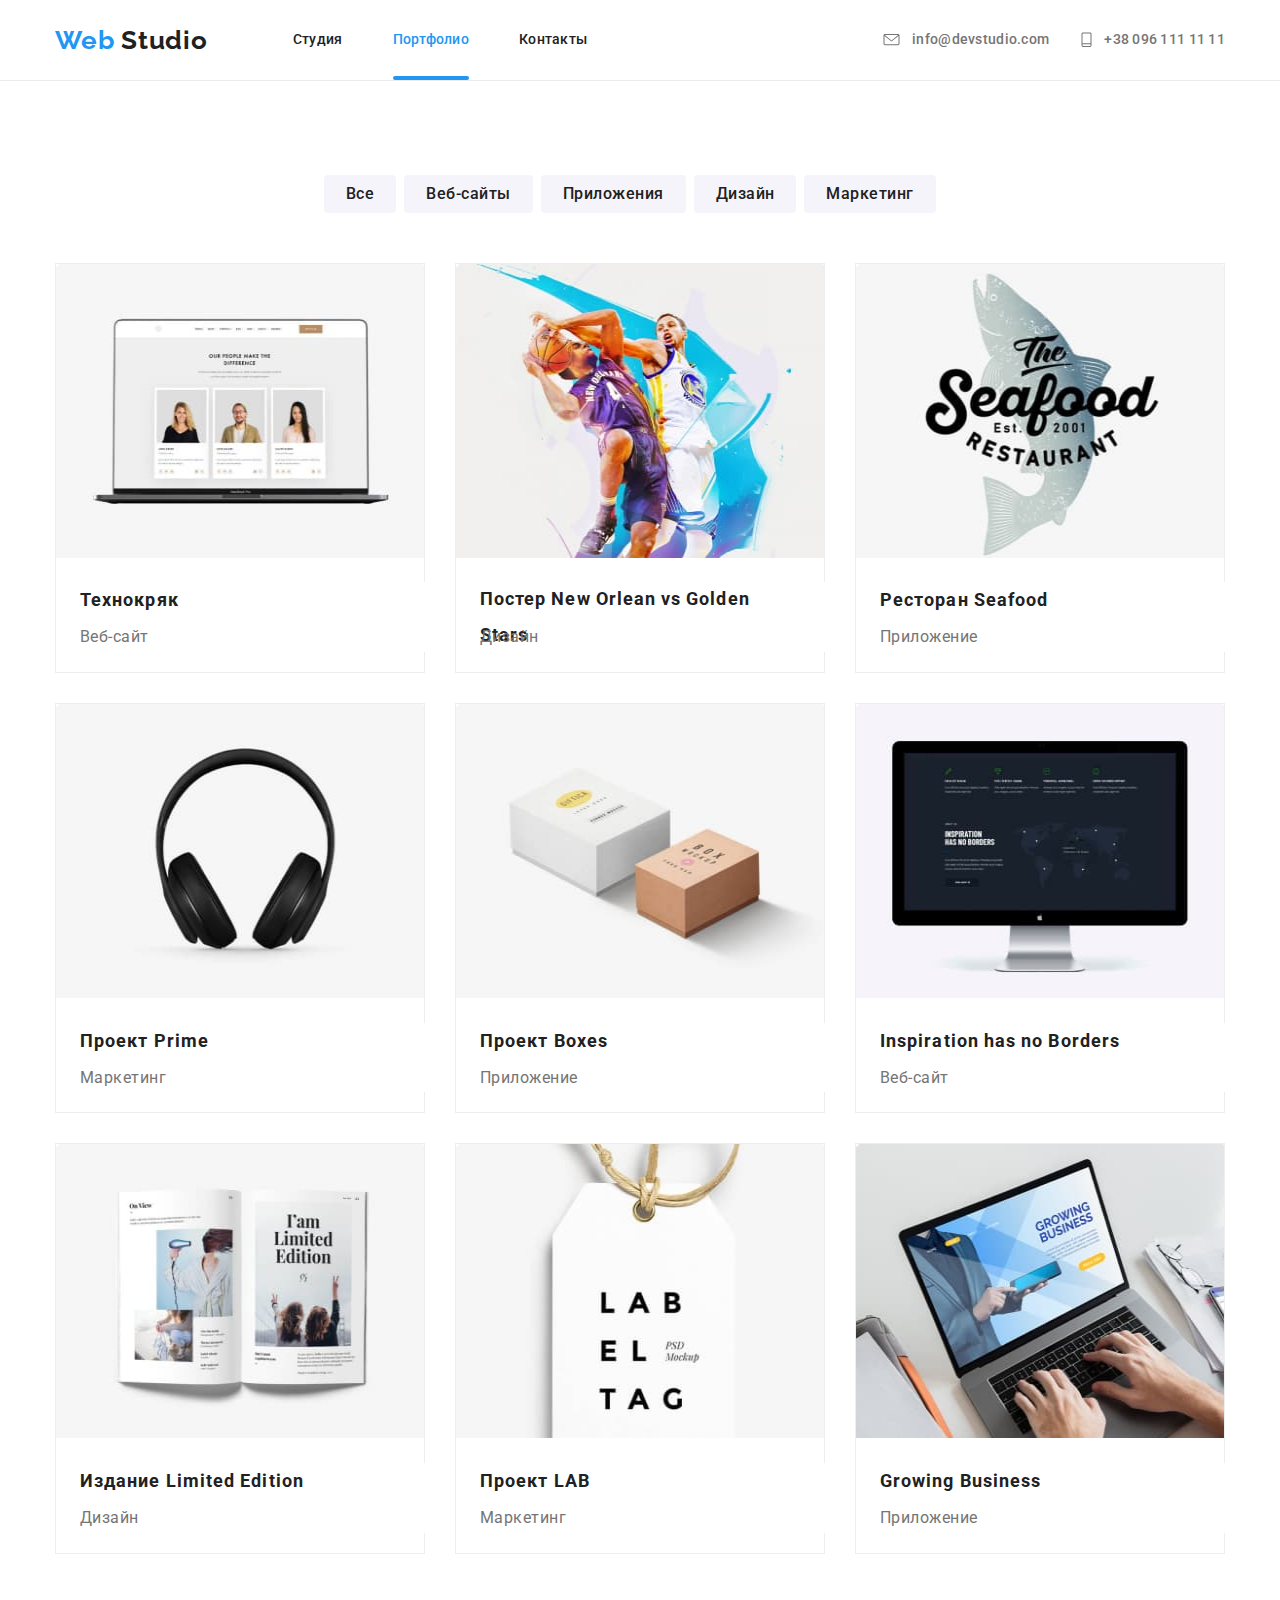
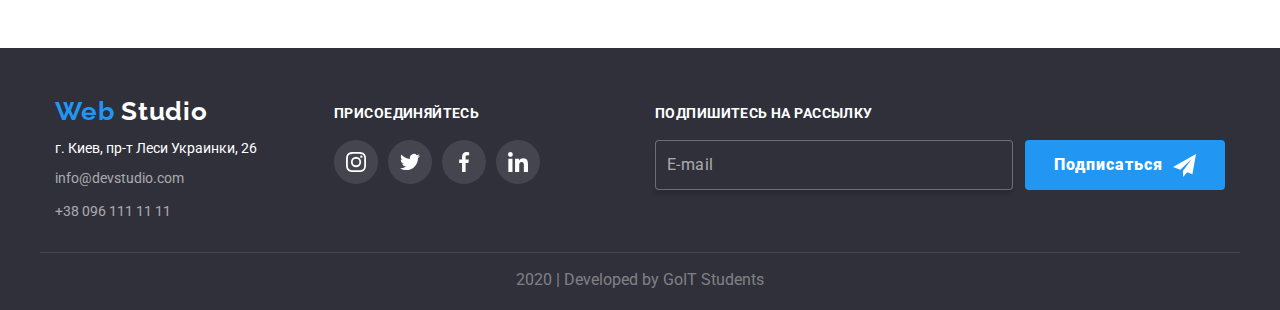
==== portfolio.html @ fb7e27b3 "Перенесены файлы предыдущей работы" ====
<!DOCTYPE html>
<html lang="ru">
  <head>
    <meta charset="UTF-8" />
    <meta name="viewport" content="width=device-width, initial-scale=1.0" />
    <meta http-equiv="X-UA-Compatible" content="IE=Edge" />
    <title>Portfolio</title>
    <link
      href="https://fonts.googleapis.com/css2?family=Raleway:wght@700&family=Roboto:wght@400;500;700;900&display=swap"
      rel="stylesheet"
    />
    <link
      rel="stylesheet"
      href="https://cdnjs.cloudflare.com/ajax/libs/modern-normalize/0.6.0/modern-normalize.min.css"
    />
    <link rel="stylesheet" href="./css/styles.css" />
  </head>
  <body class="page">
    <!-- Шапка сайта -->
    <header class="page-header">
      <div class="container main-nav">
        <nav class="container-nav">
          <a href="./index.html" class="logo">
            Web <span class="logo-studio">Studio</span>
          </a>
          <ul class="site-nav list">
            <li class="item">
              <a href="./index.html" class="link">Студия</a>
            </li>
            <li class="item">
              <a href="./portfolio.html" class="link current">Портфолио</a>
            </li>
            <li class="item"><a href="" class="link">Контакты</a></li>
          </ul>
        </nav>
        <ul class="communication list">
          <li class="item">
            <a href="mailto:info@devstudio.com" target="_blank" class="link">
              <svg class="mail">
                <use href="./images/sprite.svg#mail"></use>
              </svg>
              info@devstudio.com
            </a>
          </li>
          <li class="item">
            <a href="tel:380961111111" class="link">
              <svg class="telephone">
                <use href="./images/sprite.svg#telefon"></use>
              </svg>
              +38 096 111 11 11
            </a>
          </li>
        </ul>
      </div>
    </header>

    <main>
      <!-- Наши проекты и работы -->
      <section class="portfolio">
        <!-- скрытый заголовок -->
        <div class="container">
          <h1 class="portfolio-title visually-hidden">Наши проекты</h1>
          <!-- список фильтров -->
          <ul class="portfolio-list">
            <li class="item-button">
              <button type="button" class="portfolio-list-button">Все</button>
            </li>
            <li class="item-button">
              <button type="button" class="portfolio-list-button">
                Веб-сайты
              </button>
            </li>
            <li class="item-button">
              <button type="button" class="portfolio-list-button">
                Приложения
              </button>
            </li>
            <li class="item-button">
              <button type="button" class="portfolio-list-button">
                Дизайн
              </button>
            </li>
            <li class="item-button">
              <button type="button" class="portfolio-list-button">
                Маркетинг
              </button>
            </li>
          </ul>
          <!-- список проектов -->
          <ul class="portfolio-projectslist">
            <li class="portfolio-projectslist-item">
              <a href="" class="portfolio-projectslist-link">
                <div class="portfolio-projectslist-card">
                  <img
                    src="./images/1.jpg"
                    width="370"
                    height="294"
                    alt="3_фотокарточки"
                  />
                  <p class="portfolio-projectlist-text">
                    Технокряк это современная площадка распространения
                    коронавируса. Компании используют эту платформу для
                    цифрового шпионажа и атак на защищённые сервера конкурентов.
                  </p>
                </div>
                <div class="portfolio-projectslist-frame">
                  <h2 class="portfolio-projectlist-title">Технокряк</h2>
                  <p class="portfolio-projectlist-type">Веб-сайт</p>
                </div>
              </a>
            </li>
            <li class="portfolio-projectslist-item">
              <a href="" class="portfolio-projectslist-link">
                <div class="portfolio-projectslist-card">
                  <img
                    src="./images/2.jpg"
                    width="370"
                    height="294"
                    alt="баскетболисты"
                  />
                  <p class="portfolio-projectlist-text">
                    Технокряк это современная площадка распространения
                    коронавируса. Компании используют эту платформу для
                    цифрового шпионажа и атак на защищённые сервера конкурентов.
                  </p>
                </div>
                <div class="portfolio-projectslist-frame">
                  <h2 class="portfolio-projectlist-title New-Orlean">
                    Постер New Orlean vs Golden Stars
                  </h2>
                  <p class="portfolio-projectlist-type">Дизайн</p>
                </div>
              </a>
            </li>
            <li class="portfolio-projectslist-item">
              <a href="" class="portfolio-projectslist-link">
                <div class="portfolio-projectslist-card">
                  <img
                    src="./images/3.jpg"
                    width="370"
                    height="294"
                    alt="логотип Seafood"
                  />
                  <p class="portfolio-projectlist-text">
                    Технокряк это современная площадка распространения
                    коронавируса. Компании используют эту платформу для
                    цифрового шпионажа и атак на защищённые сервера конкурентов.
                  </p>
                </div>
                <div class="portfolio-projectslist-frame">
                  <h2 class="portfolio-projectlist-title">Ресторан Seafood</h2>
                  <p class="portfolio-projectlist-type">Приложение</p>
                </div>
              </a>
            </li>
            <li class="portfolio-projectslist-item">
              <a href="" class="portfolio-projectslist-link">
                <div class="portfolio-projectslist-card">
                  <img
                    src="./images/4.jpg"
                    width="370"
                    height="294"
                    alt="наушники"
                  />
                  <p class="portfolio-projectlist-text">
                    Технокряк это современная площадка распространения
                    коронавируса. Компании используют эту платформу для
                    цифрового шпионажа и атак на защищённые сервера конкурентов.
                  </p>
                </div>
                <div class="portfolio-projectslist-frame">
                  <h2 class="portfolio-projectlist-title">Проект Prime</h2>
                  <p class="portfolio-projectlist-type">Маркетинг</p>
                </div>
              </a>
            </li>
            <li class="portfolio-projectslist-item">
              <a href="" class="portfolio-projectslist-link">
                <div class="portfolio-projectslist-card">
                  <img
                    src="./images/5.jpg"
                    width="370"
                    height="294"
                    alt="2 коробка"
                  />
                  <p class="portfolio-projectlist-text">
                    Технокряк это современная площадка распространения
                    коронавируса. Компании используют эту платформу для
                    цифрового шпионажа и атак на защищённые сервера конкурентов.
                  </p>
                </div>
                <div class="portfolio-projectslist-frame">
                  <h2 class="portfolio-projectlist-title">Проект Boxes</h2>
                  <p class="portfolio-projectlist-type">Приложение</p>
                </div>
              </a>
            </li>
            <li class="portfolio-projectslist-item">
              <a href="" class="portfolio-projectslist-link">
                <div class="portfolio-projectslist-card">
                  <img
                    src="./images/6.jpg"
                    width="370"
                    height="294"
                    alt="монитор"
                  />
                  <p class="portfolio-projectlist-text">
                    Технокряк это современная площадка распространения
                    коронавируса. Компании используют эту платформу для
                    цифрового шпионажа и атак на защищённые сервера конкурентов.
                  </p>
                </div>
                <div class="portfolio-projectslist-frame">
                  <h2 class="portfolio-projectlist-title">
                    Inspiration has no Borders
                  </h2>
                  <p class="portfolio-projectlist-type">Веб-сайт</p>
                </div>
              </a>
            </li>
            <li class="portfolio-projectslist-item">
              <a href="" class="portfolio-projectslist-link">
                <div class="portfolio-projectslist-card">
                  <img
                    src="./images/7.jpg"
                    width="370"
                    height="294"
                    alt="журнал"
                  />
                  <p class="portfolio-projectlist-text">
                    Технокряк это современная площадка распространения
                    коронавируса. Компании используют эту платформу для
                    цифрового шпионажа и атак на защищённые сервера конкурентов.
                  </p>
                </div>
                <div class="portfolio-projectslist-frame">
                  <h2 class="portfolio-projectlist-title">
                    Издание Limited Edition
                  </h2>
                  <p class="portfolio-projectlist-type">Дизайн</p>
                </div>
              </a>
            </li>
            <li class="portfolio-projectslist-item">
              <a href="" class="portfolio-projectslist-link">
                <div class="portfolio-projectslist-card">
                  <img
                    src="./images/8.jpg"
                    width="370"
                    height="294"
                    alt="бирка LAB EL TAG"
                  />
                  <p class="portfolio-projectlist-text">
                    Технокряк это современная площадка распространения
                    коронавируса. Компании используют эту платформу для
                    цифрового шпионажа и атак на защищённые сервера конкурентов.
                  </p>
                </div>
                <div class="portfolio-projectslist-frame">
                  <h2 class="portfolio-projectlist-title">Проект LAB</h2>
                  <p class="portfolio-projectlist-type">Маркетинг</p>
                </div>
              </a>
            </li>
            <li class="portfolio-projectslist-item">
              <a href="" class="portfolio-projectslist-link">
                <div class="portfolio-projectslist-card">
                  <img
                    src="./images/9.jpg"
                    width="370"
                    height="294"
                    alt="ноутбук"
                  />
                  <p class="portfolio-projectlist-text">
                    Технокряк это современная площадка распространения
                    коронавируса. Компании используют эту платформу для
                    цифрового шпионажа и атак на защищённые сервера конкурентов.
                  </p>
                </div>
                <div class="portfolio-projectslist-frame">
                  <h2 class="portfolio-projectlist-title">Growing Business</h2>
                  <p class="portfolio-projectlist-type">Приложение</p>
                </div>
              </a>
            </li>
          </ul>
        </div>
      </section>
    </main>

    <!-- Футер -->
    <footer class="footer">
      <!-- Адрес -->
      <div class="container footer-container">
        <div class="footer-left-block">
          <a href="./index.html" class="logo footer-logo">
            Web <span class="footer-studio">Studio</span>
          </a>
          <address class="footer-contacts">
            <span class="footer-contacts-address"
              >г. Киев, пр-т Леси Украинки, 26</span
            >
            <a
              href="mailto:info@devstudio.com"
              target="_blank"
              class="footer-mail link"
            >
              info@devstudio.com
            </a>
            <a href="tel:380961111111" class="footer-telephone link">
              +38 096 111 11 11
            </a>
          </address>
        </div>
        <!-- Ссылки на соц.сети -->
        <div class="footer-social-media">
          <b class="footer-social-media-act">ПРИСОЕДИНЯЙТЕСЬ</b>
          <ul class="footer-social-media-list list">
            <li>
              <a
                href=""
                aria-label="Ссылка на Instagram"
                class="footer-social-media-list-link instagram"
              >
              </a>
            </li>
            <li>
              <a
                href=""
                aria-label="Ссылка на Twitter"
                class="footer-social-media-list-link twitter"
              >
              </a>
            </li>
            <li>
              <a
                href=""
                aria-label="Ссылка на Facebook"
                class="footer-social-media-list-link facebook"
              >
              </a>
            </li>
            <li>
              <a
                href=""
                aria-label="Ссылка на LinkedIn"
                class="footer-social-media-list-link linkedin"
              >
              </a>
            </li>
          </ul>
        </div>
        <!-- Форма подписки на рассылку -->
        <div class="footer-form">
          <b class="footer-form-act">ПОДПИШИТЕСЬ НА РАССЫЛКУ</b>
          <div class="footer-form-input">
            <form class="footer-form-subscribe js-speaker-form">
              <input
                type="email"
                name="mail"
                id="subscribe"
                class="footer-input"
                placeholder=" "
              />
              <label for="subscribe" class="footer-label">E-mail</label>
              <button type="submit" class="button-secondary">
                Подписаться
              </button>
            </form>
          </div>
        </div>
      </div>
      <div class="container-inscription">
        <p class="footer-inscription">2020 | Developed by GoIT Students</p>
      </div>
    </footer>
  </body>
</html>
---- css/styles.css ----
:root {
  --primary-text-color: #757575;
  --title-text-color: #212121;
  --accent-color: #2196f3;
  --other-text-color: #ffffff;
  --primary-bg-color: #ffffff;
  --button-text-color: #ffffff;
  --footer-bg-color: #2f303a;
  --header-bg-color: #ffffff;
  --address-text-color: rgba(255, 255, 255, 0.6);
  --footer-inscription-color: rgba(255, 255, 255, 0.4);
  --section-bg-color: #f5f4fa;
  --portfolio-bg-color: #ffffff;
  --advantages-border-color: #ececec;
  --footer-border-color: rgba(255, 255, 255, 0.1);
  --portfolio-header-border-color: #ececec;
  --portfolio-image-border-color: #eeeeee;
  --backdrop-background-color: rgba(0, 0, 0, 0.2);
}

html {
  box-sizing: border-box;
}

*,
*::before,
*::after {
  box-sizing: inherit;
}

/* body */

.page {
  margin: 0;

  font-family: Roboto, sans-serif;
  font-style: normal;
  color: var(--primary-text-color);
  background-color: var(--primary-bg-color);
}
a {
  text-decoration: none;
}

.container {
  width: 1200px;
  padding-left: 15px;
  padding-right: 15px;
  margin-left: auto;
  margin-right: auto;
  /* outline: 2px solid tomato; */
}
.advantages-title,
.work-title,
.team-title,
.customers-title,
.portfolio-title {
  margin: 0;
  margin-bottom: 50px;

  font-family: Roboto, sans-serif;
  font-style: normal;
  font-weight: 700;
  font-size: 36px;
  line-height: 1.17;
  text-align: center;
  letter-spacing: 0.03em;
  color: var(--title-text-color);
}
.visually-hidden {
  position: absolute;
  width: 1px;
  height: 1px;
  margin: -1px;
  border: 0px;
  padding: 0px;
  clip: rect(0 0 0 0);
  overflow: hidden;
}
.advantages-list .item,
.work-list .item-work,
.team-list .item,
.customers-list .item {
  margin-right: 30px;
}

.list,
.team-list-icon {
  display: flex;
  list-style: none;
  margin: 0;
  padding: 0;
}

/* Шапка сайта */

.page-header {
  background-color: var(--header-bg-color);
  border-bottom: 1px solid var(--portfolio-header-border-color);
}

.logo {
  margin-right: 85px;
  font-family: Raleway, sans-serif;
  font-style: normal;
  font-weight: 700;
  font-size: 26px;
  line-height: 1.19;
  letter-spacing: 0.03em;
  color: var(--accent-color);
}
.logo-studio {
  color: var(--title-text-color);
}

.main-nav,
.container-nav {
  display: flex;
  align-items: center;
}
.site-nav .item {
  margin-right: 50px;
}
.site-nav .item:last-child {
  margin-right: 0;
}
.site-nav .link {
  display: block;
  padding-top: 32px;
  padding-bottom: 32px;

  font-family: Roboto, sans-serif;
  font-style: normal;
  font-weight: 500;
  font-size: 14px;
  line-height: 1.14;
  letter-spacing: 0.02em;
  color: var(--title-text-color);

  transition-property: color;
  transition-duration: 250ms;
  transition-timing-function: cubic-bezier(0.4, 0, 0.2, 1);
}
.site-nav .link:hover,
.site-nav .link:focus {
  color: var(--accent-color);
}
.site-nav .current {
  position: relative;
  color: var(--accent-color);
}
.site-nav .current::after {
  content: "";
  position: absolute;
  bottom: 0;
  left: 0;
  width: 100%;
  height: 4px;
  border-radius: 2px;
  background-color: var(--accent-color);
}

.communication {
  /* outline: 1px solid green; */
  display: flex;
  margin-left: auto;
  align-items: center;
}
.communication .item {
  align-items: center;
}
.communication .item + .item {
  margin-left: 30px;
}

.communication .link {
  /* outline: 1px solid red; */
  display: flex;
  align-items: center;
  font-family: Roboto, sans-serif;
  font-style: normal;
  font-weight: 500;
  font-size: 14px;
  line-height: 1.14;
  letter-spacing: 0.02em;
  color: var(--primary-text-color);

  transition-property: color;
  transition-duration: 250ms;
  transition-timing-function: cubic-bezier(0.4, 0, 0.2, 1);
}
.communication .link:hover,
.communication .link:focus {
  color: var(--accent-color);
}
.communication .mail {
  width: 21px;
  height: 16px;
  margin-right: 10px;
  fill: currentColor;
}
.communication .telephone {
  width: 15px;
  height: 20px;
  margin-right: 10px;
  fill: currentColor;
}

/* CSS для вкладки Студия (index.html)*/

/* Герой */

.hero {
  padding-top: 200px;
  padding-bottom: 200px;
  margin-left: auto;
  margin-right: auto;
  max-width: 1600px;
  min-width: 1200px;
  text-align: center;
  background-image: linear-gradient(
      rgba(47, 48, 58, 0.8),
      rgba(47, 48, 58, 0.8)
    ),
    url("../images/hero.jpg");
  background-size: contain;
  background-position: center;
  background-repeat: no-repeat;
  background-color: rgba(47, 48, 58, 0.8);
  /* outline: 2px solid green; */
}
.heading {
  /* outline: 2px solid tomato; */
  margin-left: auto;
  margin-right: auto;
  padding-left: 15px;
  padding-right: 15px;

  width: 646px;
  height: 200px;
  text-align: center;
}
.hero-title {
  margin-top: 0;
  margin-bottom: 30px;

  height: 104px;
  font-family: Roboto, sans-serif;
  font-style: normal;
  font-weight: 900;
  font-size: 44px;
  line-height: 1.36;
  letter-spacing: 0.06em;
  text-transform: uppercase;
  text-align: center;
  color: #ffffff;
}
.button-primary {
  display: inline-block;
  padding: 10px 32px;
  align-items: center;
  text-align: center;
  letter-spacing: 0.06em;
  border: none;
  border-radius: 4px;
  cursor: pointer;
  color: var(--button-text-color);
  background-color: var(--accent-color);
}
.button-primary-text {
  width: 136px;
  height: 30px;
  font-family: Roboto, sans-serif;
  font-style: normal;
  font-weight: 700;
  font-size: 16px;
  line-height: 1.87;
}

/* Модальное окно */

.backdrop {
  position: fixed;
  top: 0;
  left: 0;
  width: 100%;
  height: 100%;
  background-color: var(--backdrop-background-color);
  opacity: 1;
  transition: opacity 250ms cubic-bezier(0.4, 0, 0.2, 1);
}
.backdrop-hidden {
  opacity: 0;
  pointer-events: none;
}
.backdrop-hidden .modal {
  transform: translate(-50%, -50%) scale(0.5);
}
.modal {
  position: absolute;
  top: 50%;
  left: 50%;

  width: 528px;
  height: 581px;
  padding: 40px;

  box-shadow: 0px 2px 1px rgba(0, 0, 0, 0.2), 0px 1px 1px rgba(0, 0, 0, 0.14),
    0px 1px 3px rgba(0, 0, 0, 0.12);
  border-radius: 4px;
  background-color: var(--primary-bg-color);
  transform: translate(-50%, -50%) scale(1);
  transition: opacity 250ms cubic-bezier(0.4, 0, 0.2, 1);
}
.modal-button-close {
  position: absolute;
  top: 8px;
  right: 8px;
  margin: 0;
  padding: 0;
  width: 30px;
  height: 30px;
  border: none;
  border-radius: 50%;
  box-shadow: 0px 2px 1px rgba(0, 0, 0, 0.2), 0px 1px 1px rgba(0, 0, 0, 0.14),
    0px 1px 3px rgba(0, 0, 0, 0.12);
  fill: var(--button-text-color);
}
.modal-button-close:hover,
.modal-button-close:focus {
  cursor: pointer;
  outline: none;
}
.modal .close-icon {
  display: inline-block;
  width: 30px;
  height: 30px;
  border-radius: 50%;
  --color1: var(--button-text-color);
  --color2: black;
}
.modal .close-icon:hover,
.modal .close-icon:focus {
  --color2: var(--accent-color);
}
.service-order-form {
  /* outline: 2px solid tomato; */
  text-align: center;
}
.service-order-form-title,
.service-order-form-field,
.service-order-form-field-agreement,
.service-order-form-label,
.service-order-form-input,
.service-order-form-textarea,
.service-order-form-submit {
  margin: 0;
  padding: 0;
}
.service-order-form-title {
  display: inline-block;
  margin-bottom: 30px;
  width: 448px;
  height: 23px;
  font-family: Roboto;
  font-style: normal;
  font-weight: 700;
  font-size: 20px;
  line-height: 1.15;
  text-align: center;
  letter-spacing: 0.03em;
  color: var(--title-text-color);
}
.service-order-form-field {
  position: relative;
  /* outline: 1px solid green; */
}
.service-order-form-field .name-icon {
  position: absolute;
  top: 14px;
  bottom: 14px;
  left: 19px;
  width: 12px;
  height: 12px;
  transition: fill 250ms cubic-bezier(0.4, 0, 0.2, 1);
}
.service-order-form-field .tel-icon {
  position: absolute;
  top: 13.26px;
  bottom: 13.74px;
  left: 18.27px;
  width: 13px;
  height: 13px;
  transition: fill 250ms cubic-bezier(0.4, 0, 0.2, 1);
}
.service-order-form-field .mail-icon {
  position: absolute;
  top: 14px;
  bottom: 14px;
  left: 17.5px;
  width: 15px;
  height: 12px;
  transition: fill 250ms cubic-bezier(0.4, 0, 0.2, 1);
}
.service-order-form-input:focus ~ .name-icon,
.service-order-form-input:focus ~ .tel-icon,
.service-order-form-input:focus ~ .mail-icon {
  fill: #2196f3;
}
.service-order-form-input {
  padding-top: 12px;
  padding-bottom: 12px;
  padding-left: 42px;
  margin-bottom: 28px;
  width: 448px;
  height: 40px;
  border: 1px solid rgba(33, 33, 33, 0.2);
  box-sizing: border-box;
  border-radius: 4px;
}
.service-order-form-input:hover {
  border: 1px solid #2196f3;
  box-sizing: border-box;
  border-radius: 4px;
}
.service-order-form-input:focus {
  outline: 1px solid #2196f3;
  box-sizing: border-box;
  border-radius: 4px;
}
.service-order-form-label {
  position: absolute;
  top: 12px;
  bottom: 12px;
  left: 42px;
  font-family: Roboto;
  font-style: normal;
  font-weight: normal;
  font-size: 14px;
  line-height: 1.14;
  letter-spacing: 0.01em;
  color: var(--primary-text-color);
  transition: transform 250ms cubic-bezier(0.4, 0, 0.2, 1);
}
.service-order-form-input:focus + .service-order-form-label,
.service-order-form-input:not(:placeholder-shown) + .service-order-form-label {
  color: var(--accent-color);
  top: 0;
  left: 16px;
  transform: translateY(-20px);
}
.service-order-form-field .textarea-label {
  left: 16px;
}
.service-order-form-textarea {
  padding-top: 12px;
  padding-left: 16px;
  resize: none;
  margin-bottom: 20px;
  width: 448px;
  height: 120px;
  border: 1px solid rgba(33, 33, 33, 0.2);
  box-sizing: border-box;
  border-radius: 4px;
}
.service-order-form-textarea:hover {
  border: 1px solid #2196f3;
  box-sizing: border-box;
  border-radius: 4px;
}
.service-order-form-textarea:focus {
  outline: 1px solid #2196f3;
  box-sizing: border-box;
  border-radius: 4px;
}
.service-order-form-textarea:focus + .service-order-form-label,
.service-order-form-textarea:not(:placeholder-shown)
  + .service-order-form-label {
  color: var(--accent-color);
  top: 0;
  left: 16px;
  transform: translateY(-20px);
}
.service-order-form-field-agreement {
  display: flex;
  align-items: center;
  margin-bottom: 30px;
}
.service-order-form .input-I-agree {
  opacity: 0;
  position: absolute;
  -webkit-appearance: none;
  -moz-appearance: none;
  appearance: none;
  margin-left: 12px;
  margin-right: 8.38px;
  width: 15.9px;
  height: 15px;
}
.service-order-form .label-I-agree {
  display: flex;
  align-items: center;
  /* outline: 1px solid tomato; */
  width: 448px;
  height: 24px;
  font-family: Roboto;
  font-style: normal;
  font-weight: normal;
  font-size: 14px;
  line-height: 1.71;
  letter-spacing: 0.03em;
  color: var(--primary-text-color);
}
.label-I-agree-icon {
  margin-left: 12px;
  margin-right: 8.38px;
  display: inline-block;
  width: 16px;
  height: 15px;
  border: 2px solid #212121;
  border-radius: 2px;
}
.service-order-form .input-I-agree:checked + .label-I-agree-icon {
  border-color: var(--accent-color);
  background-color: var(--accent-color);
  background-image: url(../images/icon-check.svg);
  background-size: contain;
  background-origin: border-box;
}
.service-order-form-link {
  margin-left: 2px;
  font-family: Roboto;
  font-style: normal;
  font-weight: normal;
  font-size: 14px;
  line-height: 1.71;
  letter-spacing: 0.03em;
  text-decoration: underline;
  color: var(--accent-color);
}
.service-order-form-submit {
  width: 200px;
  height: 50px;
  font-family: Roboto;
  font-style: normal;
  font-weight: 700;
  font-size: 16px;
  line-height: 1.87;
  cursor: pointer;

  box-shadow: 0px 4px 4px rgba(0, 0, 0, 0.15);
  border: none;
  border-radius: 4px;
  color: var(--other-text-color);
  background: var(--accent-color);
}

/* Наши преимущества */

.advantages {
  padding-top: 94px;
  padding-bottom: 94px;
  border-bottom: 1px solid var(--advantages-border-color);
}

.advantages-list .item::before {
  content: "";
  display: block;
  height: 120px;
  border-radius: 4px;

  background-repeat: no-repeat;
  background-position: center;
  background-color: var(--section-bg-color);
}
.advantages-list .details::before {
  background-image: url("../images/antenna.svg");
}
.advantages-list .punctuality::before {
  background-image: url("../images/vector.svg");
}
.advantages-list .planning::before {
  background-image: url("../images/diagram.svg");
}
.advantages-list .technology::before {
  background-image: url("../images/cosmonaut.svg");
}
.advantages-images {
  display: inline-block;
}
.advantages-list-text {
  margin: 0;
  margin-top: 10px;

  font-family: Roboto, sans-serif;
  font-style: normal;
  font-weight: 400;
  font-size: 14px;
  line-height: 1.7;
  letter-spacing: 0.03em;
  color: var(--primary-text-color);
}
.advantages-list-title {
  margin: 0;
  margin-top: 30px;

  font-family: Roboto, sans-serif;
  font-style: normal;
  font-weight: 700;
  font-size: 14px;
  line-height: 1.14;
  letter-spacing: 0.03em;
  text-transform: uppercase;
  color: var(--title-text-color);
}

/* Чем мы занимаемся */

.work {
  padding-top: 94px;
  padding-bottom: 94px;
}
.item-work {
  position: relative;
  border-radius: 4px;
}
.item-work:nth-child(3n) {
  margin-right: 0;
}
.work-list-title {
  position: absolute;
  bottom: 0;
  width: 100%;
  height: 70px;
  padding-top: 27px;
  padding-bottom: 27px;
  margin: 0;

  font-family: Roboto, sans-serif;
  font-style: normal;
  font-weight: 700;
  font-size: 14px;
  line-height: 1.14;
  text-align: center;
  letter-spacing: 0.03em;
  text-transform: uppercase;
  color: var(--other-text-color);
  background: rgba(47, 48, 58, 0.8);
}

/* Наша команда */

.team {
  min-width: 1200px;
  margin-left: auto;
  margin-right: auto;
  padding-top: 94px;
  padding-bottom: 94px;

  background-position: center;
  background-repeat: no-repeat;
  background-size: cover;
  background-color: var(--section-bg-color);
}

.team-list > .item {
  box-shadow: 0px 2px 1px rgba(0, 0, 0, 0.2), 0px 1px 1px rgba(0, 0, 0, 0.14),
    0px 1px 3px rgba(0, 0, 0, 0.12);
}
.team-list > .item:nth-child(4n) {
  margin-right: 0;
}
.team-list-card {
  padding-top: 30px;
  padding-bottom: 24px;
  background-color: var(--primary-bg-color);
}
.team-list-title {
  margin: 0;

  font-family: Roboto, sans-serif;
  font-style: normal;
  font-weight: 500;
  font-size: 16px;
  line-height: 1.19;
  text-align: center;
  letter-spacing: 0.03em;
  color: var(--title-text-color);
}
.team-list-text {
  margin: 0;
  margin-top: 10px;

  font-family: Roboto, sans-serif;
  font-style: normal;
  font-weight: 400;
  font-size: 16px;
  line-height: 1.19;
  text-align: center;
  letter-spacing: 0.03em;
  color: var(--primary-text-color);
}
.team-list-icon {
  display: flex;
  justify-content: space-evenly;
  margin-top: 16px;
  text-align: center;
  padding-right: 32px;
  padding-left: 32px;
}
.team-list-icon-link {
  display: block;
  padding: 12px;
  margin-right: 10px;
  width: 44px;
  height: 44px;
  border-radius: 50%;
  fill: #afb1b8;

  transition-property: fill;
  transition-property: background-color;
  transition-duration: 250ms;
  transition-timing-function: cubic-bezier(0.4, 0, 0.2, 1);
}
.team-list-icon-link:hover,
.team-list-icon-link:focus {
  fill: var(--primary-bg-color);
  background-color: var(--accent-color);
}
.team-list-icon .linkedin {
  margin-right: 0;
}
.team-svg {
  width: 20px;
  height: 20px;
}

/* Постоянные клиенты */

.customers {
  padding-top: 94px;
  padding-bottom: 94px;
}
.customers-list > .item:nth-child(6n) {
  margin-right: 0;
}
.customers-list .item {
  width: 170px;
  height: 90px;
}
.customers-list-link {
  display: flex;
  justify-content: center;
  align-items: center;
  width: 170px;
  height: 90px;
  border: 1px solid #afb1b8;
  box-sizing: border-box;
  border-radius: 4px;
  fill: #afb1b8;

  transition-property: fill, border;
  transition-duration: 250ms;
  transition-timing-function: cubic-bezier(0.4, 0, 0.2, 1);
}
.customers-list-link:hover,
.customers-list-link:focus {
  border: 1px solid var(--accent-color);
  fill: var(--accent-color);
}
.svg-yaco {
  display: inline-block;
  width: 44px;
  height: 49px;
}
.svg-companytaglinehere {
  width: 40px;
  height: 52px;
}
.svg-company {
  width: 41px;
  height: 43px;
}
.svg-fosterpeters {
  width: 80px;
  height: 42px;
}
.svg-brand {
  width: 59px;
  height: 47px;
}
.svg-companytagline {
  width: 88px;
  height: 45px;
}

/* CSS для вкладки Портфолио (portfolio.html) */

.portfolio {
  padding-top: 94px;
  padding-bottom: 94px;
  background-color: var(--portfolio-bg-color);
}

.portfolio-list,
.portfolio-projectslist {
  list-style: none;
  padding: 0;
  margin: 0;
}

.portfolio-list {
  display: flex;
  margin-bottom: 50px;
  margin-left: auto;
  margin-right: auto;
  /* outline: 2px solid tomato; */
  width: 632px;
  align-items: center;
}
.portfolio-list .item-button + .item-button {
  margin-left: 8px;
}
.portfolio-list-button {
  display: inline-block;
  padding: 6px 22px;

  font-family: Roboto, sans-serif;
  font-style: normal;
  font-weight: 500;
  font-size: 16px;
  line-height: 1.62;
  text-align: center;
  letter-spacing: 0.03em;
  border: none;
  border-radius: 4px;
  color: var(--title-text-color);
  background: var(--section-bg-color);

  transition-property: color, background, box-shadow;
  transition-duration: 250ms;
  transition-timing-function: cubic-bezier(0.4, 0, 0.2, 1);
}
.portfolio-list-button:hover,
.portfolio-list-button:focus {
  color: var(--button-text-color);
  background: var(--accent-color);
  box-shadow: 0px 2px 2px rgba(0, 0, 0, 0.12), 0px 1px 2px rgba(0, 0, 0, 0.08),
    0px 3px 1px rgba(0, 0, 0, 0.1);
}
.portfolio-projectslist {
  display: flex;
  flex-wrap: wrap;
}
.portfolio-projectslist-item {
  margin-bottom: 30px;
  margin-right: 30px;

  width: calc((100% - 2 * 30px) / 3);
  /* outline: 1px solid teal; */
}
.portfolio-projectslist-item:nth-child(3n) {
  margin-right: 0;
}
.portfolio-projectslist-item:nth-last-child(-n + 3) {
  margin-bottom: 0;
}
.portfolio-projectslist-link {
  display: block;
  border: 1px solid #eeeeee;

  transition-property: box-shadow;
  transition-duration: 250ms;
  transition-timing-function: cubic-bezier(0.4, 0, 0.2, 1);
}
.portfolio-projectslist-link:hover,
.portfolio-projectslist-link:focus {
  box-shadow: 1px 4px 6px rgba(0, 0, 0, 0.16), 0px 4px 4px rgba(0, 0, 0, 0.06),
    0px 1px 1px rgba(0, 0, 0, 0.12);
}
.portfolio-projectslist-card {
  overflow: hidden;
  position: relative;
}
.portfolio-projectslist-card::before {
  content: "";
  position: absolute;
  top: 100%;
  width: 100%;
  height: 100%;

  transition-property: background-color, transform;
  transition-duration: 250ms;
  transition-timing-function: cubic-bezier(0.4, 0, 0.2, 1);
}
.portfolio-projectslist-item:hover .portfolio-projectslist-card::before,
.portfolio-projectslist-item:focus .portfolio-projectslist-card::before {
  background-color: rgba(33, 150, 243, 0.9);
  transform: translateY(-100%);
}
.portfolio-projectlist-text {
  position: absolute;
  top: 100%;
  left: 24px;
  opacity: 0;
  width: 322px;
  height: 168px;
  margin: 0;

  font-family: Roboto, sans-serif;
  font-style: normal;
  font-weight: 400;
  font-size: 18px;
  line-height: 1.55;
  letter-spacing: 0.03em;
  color: var(--other-text-color);

  transition-property: opacity, transform;
  transition-duration: 250ms;
  transition-timing-function: cubic-bezier(0.4, 0, 0.2, 1);
}
.portfolio-projectslist-item:hover .portfolio-projectlist-text,
.portfolio-projectslist-item:focus .portfolio-projectlist-text {
  opacity: 1;
  transform: translateY(-231px);
}
.portfolio-projectslist-frame {
  background-color: var(--primary-bg-color);
  padding-left: 24px;
  padding-right: 24px;
  width: 370px;
}
.portfolio-projectlist-title {
  margin: 0;
  margin-top: 20px;
  height: 36px;

  font-family: Roboto, sans-serif;
  font-style: normal;
  font-weight: 700;
  font-size: 18px;
  line-height: 2;
  letter-spacing: 0.06em;
  color: var(--title-text-color);
}
.New-Orlean {
  font-size: 17.7px;
}

.portfolio-projectlist-type {
  margin: 0;
  margin-top: 4px;
  margin-bottom: 20px;

  font-family: Roboto, sans-serif;
  font-style: normal;
  font-weight: 400;
  font-size: 16px;
  line-height: 1.87;
  letter-spacing: 0.03em;
  color: var(--primary-text-color);
}

/* Футер */

.footer {
  min-width: 1200px;
  background-color: var(--footer-bg-color);
}
.footer-container {
  display: flex;
  border-bottom: 1px solid var(--footer-border-color);
}
.footer-left-block {
  display: inline-block;
  width: 210px;
  margin: 0;
  margin-top: 48px;
  margin-right: 69px;
  margin-bottom: 28px;
}
.footer-logo {
  display: inline-block;
  margin: 0;
  margin-bottom: 10px;
}
.footer-studio {
  color: var(--button-text-color);
}
.footer-contacts {
  display: flex;
  flex-direction: column;
  font-family: Roboto, sans-serif;
  font-style: normal;
  font-weight: 400;
  font-size: 14px;
  line-height: 1.71;
  color: var(--address-text-color);
}
.footer-contacts-address {
  display: inline-block;
  margin-bottom: 9px;
  width: 231px;
  height: 21px;
  color: var(--other-text-color);
}
.footer-mail {
  display: inline-block;
  margin-bottom: 9px;
  color: var(--address-text-color);

  transition-property: color;
  transition-duration: 250ms;
  transition-timing-function: cubic-bezier(0.4, 0, 0.2, 1);
}
.footer-mail:hover,
.footer-mail:focus {
  color: var(--accent-color);
}
.footer-telephone {
  color: var(--address-text-color);

  transition-property: color;
  transition-duration: 250ms;
  transition-timing-function: cubic-bezier(0.4, 0, 0.2, 1);
}
.footer-telephone:hover,
.footer-telephone:focus {
  color: var(--accent-color);
}
.footer-social-media {
  display: inline-block;
  width: 270px;
  margin: 0;
  margin-top: 56px;
  margin-right: 94px;
  margin-bottom: 56px;
}
.footer-social-media-act,
.footer-form-act {
  display: inline-block;
  margin-bottom: 21px;
  font-family: Roboto;
  font-style: normal;
  font-weight: bold;
  font-size: 14px;
  line-height: 0.88;
  letter-spacing: 0.03em;
  text-transform: uppercase;
  color: var(--other-text-color);
}
.footer-social-media-list-link {
  display: inline-block;
  width: 44px;
  height: 44px;
  margin-right: 10px;
  border-radius: 50%;

  background-position: center;
  background-repeat: no-repeat;
  background-color: rgba(255, 255, 255, 0.1);

  transition-property: background-color;
  transition-duration: 250ms;
  transition-timing-function: cubic-bezier(0.4, 0, 0.2, 1);
}
.footer-social-media-list-link:hover,
.footer-social-media-list-link:focus {
  background-color: var(--accent-color);
}

.footer-social-media-list .instagram {
  background-image: url("../images/instagram.svg");
}
.footer-social-media-list .twitter {
  background-image: url("../images/twitter.svg");
}
.footer-social-media-list .facebook {
  background-image: url("../images/facebook.svg");
}
.footer-social-media-list .linkedin {
  background-image: url("../images/linkedin.svg");
  margin-right: 0;
}

.footer-form {
  /* outline: 2px solid red; */
  display: inline-block;
  margin: 0;
  margin-top: 56px;
  margin-left: auto;
  margin-bottom: 50px;
}
.footer-form-input {
  display: flex;
}
.footer-form-subscribe {
  /* outline: 1px solid white; */
  display: flex;
  position: relative;
}
.footer-input {
  width: 358px;
  height: 50px;
  border: 1px solid rgba(255, 255, 255, 0.3);
  box-sizing: border-box;
  box-shadow: 0px 4px 4px rgba(0, 0, 0, 0.15);
  border-radius: 4px;
  background: #2f303a;
  color: var(--primary-text-color);
}
.footer-label {
  /* outline: 1px solid red; */
  display: flex;
  position: absolute;
  width: 334px;
  height: 14px;
  top: 18px;
  left: 12px;
  font-family: Roboto;
  font-style: normal;
  font-weight: normal;
  font-size: 16px;
  line-height: 1.87;

  align-items: center;
  letter-spacing: 0.03em;
  color: var(--address-text-color);
  transition: transform 250ms cubic-bezier(0.4, 0, 0.2, 1);
}
.footer-input:focus + .footer-label,
.footer-input:not(:placeholder-shown) + .footer-label {
  color: var(--accent-color);
  top: 0;
  left: 16px;
  transform: translateY(-20px);
}
.button-secondary {
  display: inline-flex;
  padding: 10px 29px;
  margin-left: 12px;

  max-width: 200px;
  font-family: Roboto, sans-serif;
  font-style: normal;
  font-weight: 900;
  font-size: 16px;
  line-height: 1.88;
  align-items: center;
  text-align: center;
  letter-spacing: 0.06em;
  border: none;
  border-radius: 4px;
  cursor: pointer;
  color: var(--button-text-color);
  background-color: var(--accent-color);
}
.button-secondary::after {
  content: "";
  margin-left: 10px;
  width: 24px;
  height: 24px;
  background-image: url("../images/icon-send.svg");
  background-size: contain;
  background-repeat: no-repeat;
  background-position: center;
}
.container-inscription {
  margin: 0;
  margin-left: auto;
  margin-right: auto;
  padding-top: 18px;
  padding-bottom: 21px;

  width: 310px;
  /* outline: 1px solid tomato; */
  text-align: center;
}
.footer-inscription {
  margin: 0;
  color: var(--footer-inscription-color);
}
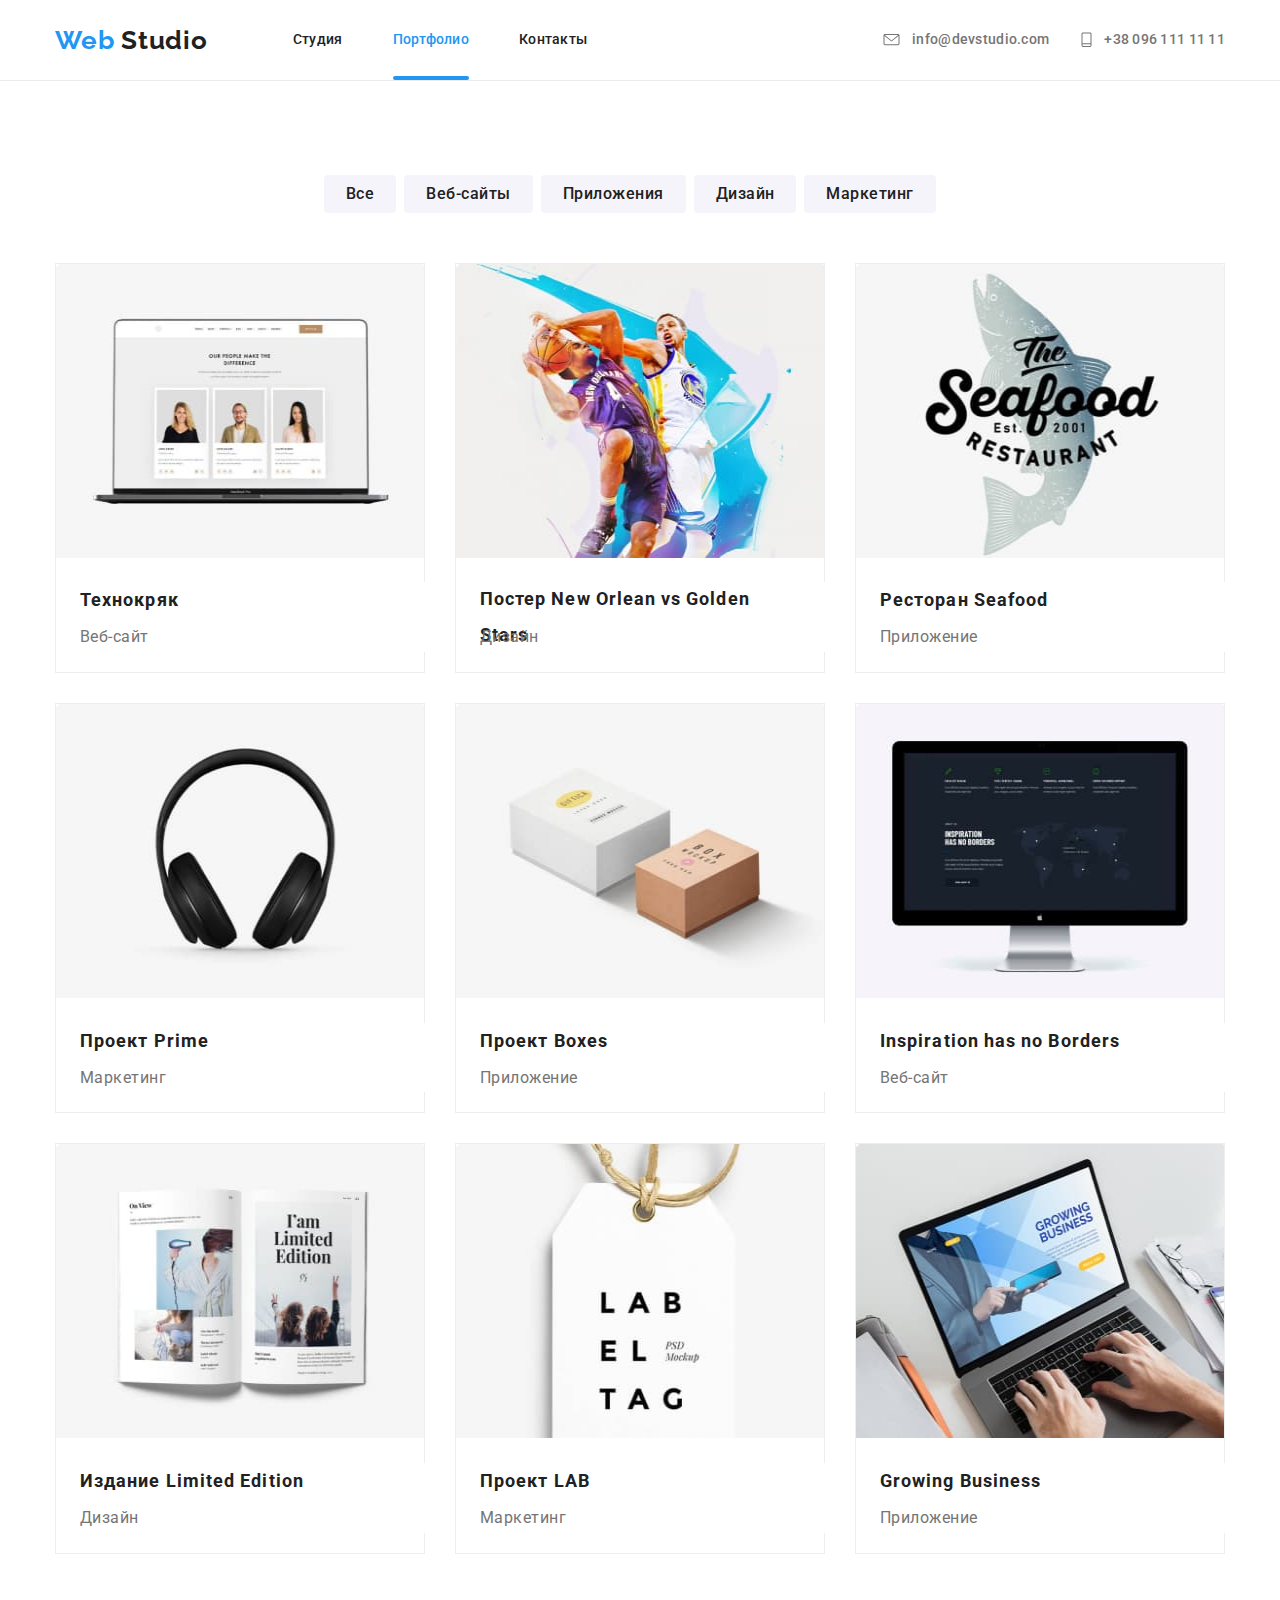
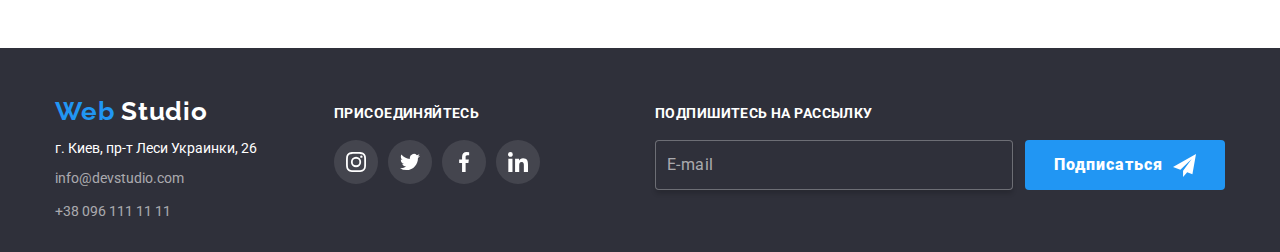
==== commit 353268fc: "Добавлены папки .vscode, sass, components, utils и файлы variables.scss, main.scss" ====
--- a/portfolio.html
+++ b/portfolio.html
@@ -13,7 +13,7 @@
       rel="stylesheet"
       href="https://cdnjs.cloudflare.com/ajax/libs/modern-normalize/0.6.0/modern-normalize.min.css"
     />
-    <link rel="stylesheet" href="./css/styles.css" />
+    <link rel="stylesheet" href="./css/main.min.css" />
   </head>
   <body class="page">
     <!-- Шапка сайта -->
@@ -370,9 +370,6 @@
           </div>
         </div>
       </div>
-      <div class="container-inscription">
-        <p class="footer-inscription">2020 | Developed by GoIT Students</p>
-      </div>
     </footer>
   </body>
 </html>
--- a/css/main.min.css
+++ b/css/main.min.css
@@ -0,0 +1,2 @@
+:root{--primary-text-color: #757575;--title-text-color: #212121;--accent-color: #2196f3;--other-text-color: #ffffff;--primary-bg-color: #ffffff;--button-text-color: #ffffff;--footer-bg-color: #2f303a;--header-bg-color: #ffffff;--address-text-color: rgba(255, 255, 255, 0.6);--footer-inscription-color: rgba(255, 255, 255, 0.4);--section-bg-color: #f5f4fa;--portfolio-bg-color: #ffffff;--advantages-border-color: #ececec;--footer-border-color: rgba(255, 255, 255, 0.1);--portfolio-header-border-color: #ececec;--portfolio-image-border-color: #eeeeee;--backdrop-background-color: rgba(0, 0, 0, 0.2)}html{-webkit-box-sizing:border-box;box-sizing:border-box}*,*::before,*::after{-webkit-box-sizing:inherit;box-sizing:inherit}.page{margin:0;font-family:Roboto, sans-serif;font-style:normal;color:var(--primary-text-color);background-color:var(--primary-bg-color)}a{text-decoration:none}.container{width:1200px;padding-left:15px;padding-right:15px;margin-left:auto;margin-right:auto}.advantages-title,.work-title,.team-title,.customers-title,.portfolio-title{margin:0;margin-bottom:50px;font-family:Roboto, sans-serif;font-style:normal;font-weight:700;font-size:36px;line-height:1.17;text-align:center;letter-spacing:0.03em;color:var(--title-text-color)}.visually-hidden{position:absolute;width:1px;height:1px;margin:-1px;border:0px;padding:0px;clip:rect(0 0 0 0);overflow:hidden}.advantages-list .item,.work-list .item-work,.team-list .item,.customers-list .item{margin-right:30px}.list,.team-list-icon{display:-webkit-box;display:-ms-flexbox;display:flex;list-style:none;margin:0;padding:0}.page-header{background-color:var(--header-bg-color);border-bottom:1px solid var(--portfolio-header-border-color)}.logo{margin-right:85px;font-family:Raleway, sans-serif;font-style:normal;font-weight:700;font-size:26px;line-height:1.19;letter-spacing:0.03em;color:var(--accent-color)}.logo-studio{color:var(--title-text-color)}.main-nav,.container-nav{display:-webkit-box;display:-ms-flexbox;display:flex;-webkit-box-align:center;-ms-flex-align:center;align-items:center}.site-nav .item{margin-right:50px}.site-nav .item:last-child{margin-right:0}.site-nav .link{display:block;padding-top:32px;padding-bottom:32px;font-family:Roboto, sans-serif;font-style:normal;font-weight:500;font-size:14px;line-height:1.14;letter-spacing:0.02em;color:var(--title-text-color);-webkit-transition-property:color;transition-property:color;-webkit-transition-duration:250ms;transition-duration:250ms;-webkit-transition-timing-function:cubic-bezier(0.4, 0, 0.2, 1);transition-timing-function:cubic-bezier(0.4, 0, 0.2, 1)}.site-nav .link:hover,.site-nav .link:focus{color:var(--accent-color)}.site-nav .current{position:relative;color:var(--accent-color)}.site-nav .current::after{content:"";position:absolute;bottom:0;left:0;width:100%;height:4px;border-radius:2px;background-color:var(--accent-color)}.communication{display:-webkit-box;display:-ms-flexbox;display:flex;margin-left:auto;-webkit-box-align:center;-ms-flex-align:center;align-items:center}.communication .item{-webkit-box-align:center;-ms-flex-align:center;align-items:center}.communication .item+.item{margin-left:30px}.communication .link{display:-webkit-box;display:-ms-flexbox;display:flex;-webkit-box-align:center;-ms-flex-align:center;align-items:center;font-family:Roboto, sans-serif;font-style:normal;font-weight:500;font-size:14px;line-height:1.14;letter-spacing:0.02em;color:var(--primary-text-color);-webkit-transition-property:color;transition-property:color;-webkit-transition-duration:250ms;transition-duration:250ms;-webkit-transition-timing-function:cubic-bezier(0.4, 0, 0.2, 1);transition-timing-function:cubic-bezier(0.4, 0, 0.2, 1)}.communication .link:hover,.communication .link:focus{color:var(--accent-color)}.communication .mail{width:21px;height:16px;margin-right:10px;fill:currentColor}.communication .telephone{width:15px;height:20px;margin-right:10px;fill:currentColor}.hero{padding-top:200px;padding-bottom:200px;margin-left:auto;margin-right:auto;max-width:1600px;min-width:1200px;text-align:center;background-image:-webkit-gradient(linear, left top, left bottom, from(rgba(47,48,58,0.8)), to(rgba(47,48,58,0.8))),url("../images/hero.jpg");background-image:linear-gradient(rgba(47,48,58,0.8), rgba(47,48,58,0.8)),url("../images/hero.jpg");background-size:contain;background-position:center;background-repeat:no-repeat;background-color:rgba(47,48,58,0.8)}.heading{margin-left:auto;margin-right:auto;padding-left:15px;padding-right:15px;width:646px;height:200px;text-align:center}.hero-title{margin-top:0;margin-bottom:30px;height:104px;font-family:Roboto, sans-serif;font-style:normal;font-weight:900;font-size:44px;line-height:1.36;letter-spacing:0.06em;text-transform:uppercase;text-align:center;color:#ffffff}.button-primary{display:inline-block;padding:10px 32px;-webkit-box-align:center;-ms-flex-align:center;align-items:center;text-align:center;letter-spacing:0.06em;border:none;border-radius:4px;cursor:pointer;color:var(--button-text-color);background-color:var(--accent-color)}.button-primary-text{width:136px;height:30px;font-family:Roboto, sans-serif;font-style:normal;font-weight:700;font-size:16px;line-height:1.87}.backdrop{position:fixed;top:0;left:0;width:100%;height:100%;background-color:var(--backdrop-background-color);opacity:1;-webkit-transition:opacity 250ms cubic-bezier(0.4, 0, 0.2, 1);transition:opacity 250ms cubic-bezier(0.4, 0, 0.2, 1)}.backdrop-hidden{opacity:0;pointer-events:none}.backdrop-hidden .modal{-webkit-transform:translate(-50%, -50%) scale(0.5);transform:translate(-50%, -50%) scale(0.5)}.modal{position:absolute;top:50%;left:50%;width:528px;height:581px;padding:40px;-webkit-box-shadow:0px 2px 1px rgba(0,0,0,0.2),0px 1px 1px rgba(0,0,0,0.14),0px 1px 3px rgba(0,0,0,0.12);box-shadow:0px 2px 1px rgba(0,0,0,0.2),0px 1px 1px rgba(0,0,0,0.14),0px 1px 3px rgba(0,0,0,0.12);border-radius:4px;background-color:var(--primary-bg-color);-webkit-transform:translate(-50%, -50%) scale(1);transform:translate(-50%, -50%) scale(1);-webkit-transition:opacity 250ms cubic-bezier(0.4, 0, 0.2, 1);transition:opacity 250ms cubic-bezier(0.4, 0, 0.2, 1)}.modal-button-close{position:absolute;top:8px;right:8px;margin:0;padding:0;width:30px;height:30px;border:none;border-radius:50%;-webkit-box-shadow:0px 2px 1px rgba(0,0,0,0.2),0px 1px 1px rgba(0,0,0,0.14),0px 1px 3px rgba(0,0,0,0.12);box-shadow:0px 2px 1px rgba(0,0,0,0.2),0px 1px 1px rgba(0,0,0,0.14),0px 1px 3px rgba(0,0,0,0.12);fill:var(--button-text-color)}.modal-button-close:hover,.modal-button-close:focus{cursor:pointer;outline:none}.modal .close-icon{display:inline-block;width:30px;height:30px;border-radius:50%;--color1: var(--button-text-color);--color2: black}.modal .close-icon:hover,.modal .close-icon:focus{--color2: var(--accent-color)}.service-order-form{text-align:center}.service-order-form-title,.service-order-form-field,.service-order-form-field-agreement,.service-order-form-label,.service-order-form-input,.service-order-form-textarea,.service-order-form-submit{margin:0;padding:0}.service-order-form-title{display:inline-block;margin-bottom:30px;width:448px;height:23px;font-family:Roboto;font-style:normal;font-weight:700;font-size:20px;line-height:1.15;text-align:center;letter-spacing:0.03em;color:var(--title-text-color)}.service-order-form-field{position:relative}.service-order-form-field .name-icon{position:absolute;top:14px;bottom:14px;left:19px;width:12px;height:12px;-webkit-transition:fill 250ms cubic-bezier(0.4, 0, 0.2, 1);transition:fill 250ms cubic-bezier(0.4, 0, 0.2, 1)}.service-order-form-field .tel-icon{position:absolute;top:13.26px;bottom:13.74px;left:18.27px;width:13px;height:13px;-webkit-transition:fill 250ms cubic-bezier(0.4, 0, 0.2, 1);transition:fill 250ms cubic-bezier(0.4, 0, 0.2, 1)}.service-order-form-field .mail-icon{position:absolute;top:14px;bottom:14px;left:17.5px;width:15px;height:12px;-webkit-transition:fill 250ms cubic-bezier(0.4, 0, 0.2, 1);transition:fill 250ms cubic-bezier(0.4, 0, 0.2, 1)}.service-order-form-input:focus ~ .name-icon,.service-order-form-input:focus ~ .tel-icon,.service-order-form-input:focus ~ .mail-icon{fill:#2196f3}.service-order-form-input{padding-top:12px;padding-bottom:12px;padding-left:42px;margin-bottom:28px;width:448px;height:40px;border:1px solid rgba(33,33,33,0.2);-webkit-box-sizing:border-box;box-sizing:border-box;border-radius:4px}.service-order-form-input:hover{border:1px solid #2196f3;-webkit-box-sizing:border-box;box-sizing:border-box;border-radius:4px}.service-order-form-input:focus{outline:1px solid #2196f3;-webkit-box-sizing:border-box;box-sizing:border-box;border-radius:4px}.service-order-form-label{position:absolute;top:12px;bottom:12px;left:42px;font-family:Roboto;font-style:normal;font-weight:normal;font-size:14px;line-height:1.14;letter-spacing:0.01em;color:var(--primary-text-color);-webkit-transition:-webkit-transform 250ms cubic-bezier(0.4, 0, 0.2, 1);transition:-webkit-transform 250ms cubic-bezier(0.4, 0, 0.2, 1);transition:transform 250ms cubic-bezier(0.4, 0, 0.2, 1);transition:transform 250ms cubic-bezier(0.4, 0, 0.2, 1), -webkit-transform 250ms cubic-bezier(0.4, 0, 0.2, 1)}.service-order-form-input:focus+.service-order-form-label,.service-order-form-input:not(:placeholder-shown)+.service-order-form-label{color:var(--accent-color);top:0;left:16px;-webkit-transform:translateY(-20px);transform:translateY(-20px)}.service-order-form-field .textarea-label{left:16px}.service-order-form-textarea{padding-top:12px;padding-left:16px;resize:none;margin-bottom:20px;width:448px;height:120px;border:1px solid rgba(33,33,33,0.2);-webkit-box-sizing:border-box;box-sizing:border-box;border-radius:4px}.service-order-form-textarea:hover{border:1px solid #2196f3;-webkit-box-sizing:border-box;box-sizing:border-box;border-radius:4px}.service-order-form-textarea:focus{outline:1px solid #2196f3;-webkit-box-sizing:border-box;box-sizing:border-box;border-radius:4px}.service-order-form-textarea:focus+.service-order-form-label,.service-order-form-textarea:not(:placeholder-shown)+.service-order-form-label{color:var(--accent-color);top:0;left:16px;-webkit-transform:translateY(-20px);transform:translateY(-20px)}.service-order-form-field-agreement{display:-webkit-box;display:-ms-flexbox;display:flex;-webkit-box-align:center;-ms-flex-align:center;align-items:center;margin-bottom:30px}.service-order-form .input-I-agree{opacity:0;position:absolute;-webkit-appearance:none;-moz-appearance:none;appearance:none;margin-left:12px;margin-right:8.38px;width:15.9px;height:15px}.service-order-form .label-I-agree{display:-webkit-box;display:-ms-flexbox;display:flex;-webkit-box-align:center;-ms-flex-align:center;align-items:center;width:448px;height:24px;font-family:Roboto;font-style:normal;font-weight:normal;font-size:14px;line-height:1.71;letter-spacing:0.03em;color:var(--primary-text-color)}.label-I-agree-icon{margin-left:12px;margin-right:8.38px;display:inline-block;width:16px;height:15px;border:2px solid #212121;border-radius:2px}.service-order-form .input-I-agree:checked+.label-I-agree-icon{border-color:var(--accent-color);background-color:var(--accent-color);background-image:url(../images/icon-check.svg);background-size:contain;background-origin:border-box}.service-order-form-link{margin-left:2px;font-family:Roboto;font-style:normal;font-weight:normal;font-size:14px;line-height:1.71;letter-spacing:0.03em;text-decoration:underline;color:var(--accent-color)}.service-order-form-submit{width:200px;height:50px;font-family:Roboto;font-style:normal;font-weight:700;font-size:16px;line-height:1.87;cursor:pointer;-webkit-box-shadow:0px 4px 4px rgba(0,0,0,0.15);box-shadow:0px 4px 4px rgba(0,0,0,0.15);border:none;border-radius:4px;color:var(--other-text-color);background:var(--accent-color)}.advantages{padding-top:94px;padding-bottom:94px;border-bottom:1px solid var(--advantages-border-color)}.advantages-list .item::before{content:"";display:block;height:120px;border-radius:4px;background-repeat:no-repeat;background-position:center;background-color:var(--section-bg-color)}.advantages-list .details::before{background-image:url("../images/antenna.svg")}.advantages-list .punctuality::before{background-image:url("../images/vector.svg")}.advantages-list .planning::before{background-image:url("../images/diagram.svg")}.advantages-list .technology::before{background-image:url("../images/cosmonaut.svg")}.advantages-images{display:inline-block}.advantages-list-text{margin:0;margin-top:10px;font-family:Roboto, sans-serif;font-style:normal;font-weight:400;font-size:14px;line-height:1.7;letter-spacing:0.03em;color:var(--primary-text-color)}.advantages-list-title{margin:0;margin-top:30px;font-family:Roboto, sans-serif;font-style:normal;font-weight:700;font-size:14px;line-height:1.14;letter-spacing:0.03em;text-transform:uppercase;color:var(--title-text-color)}.work{padding-top:94px;padding-bottom:94px}.item-work{position:relative;border-radius:4px}.item-work:nth-child(3n){margin-right:0}.work-list-title{position:absolute;bottom:0;width:100%;height:70px;padding-top:27px;padding-bottom:27px;margin:0;font-family:Roboto, sans-serif;font-style:normal;font-weight:700;font-size:14px;line-height:1.14;text-align:center;letter-spacing:0.03em;text-transform:uppercase;color:var(--other-text-color);background:rgba(47,48,58,0.8)}.team{min-width:1200px;margin-left:auto;margin-right:auto;padding-top:94px;padding-bottom:94px;background-position:center;background-repeat:no-repeat;background-size:cover;background-color:var(--section-bg-color)}.team-list>.item{-webkit-box-shadow:0px 2px 1px rgba(0,0,0,0.2),0px 1px 1px rgba(0,0,0,0.14),0px 1px 3px rgba(0,0,0,0.12);box-shadow:0px 2px 1px rgba(0,0,0,0.2),0px 1px 1px rgba(0,0,0,0.14),0px 1px 3px rgba(0,0,0,0.12)}.team-list>.item:nth-child(4n){margin-right:0}.team-list-card{padding-top:30px;padding-bottom:24px;background-color:var(--primary-bg-color)}.team-list-title{margin:0;font-family:Roboto, sans-serif;font-style:normal;font-weight:500;font-size:16px;line-height:1.19;text-align:center;letter-spacing:0.03em;color:var(--title-text-color)}.team-list-text{margin:0;margin-top:10px;font-family:Roboto, sans-serif;font-style:normal;font-weight:400;font-size:16px;line-height:1.19;text-align:center;letter-spacing:0.03em;color:var(--primary-text-color)}.team-list-icon{display:-webkit-box;display:-ms-flexbox;display:flex;-webkit-box-pack:space-evenly;-ms-flex-pack:space-evenly;justify-content:space-evenly;margin-top:16px;text-align:center;padding-right:32px;padding-left:32px}.team-list-icon-link{display:block;padding:12px;margin-right:10px;width:44px;height:44px;border-radius:50%;fill:#afb1b8;-webkit-transition-property:fill;transition-property:fill;-webkit-transition-property:background-color;transition-property:background-color;-webkit-transition-duration:250ms;transition-duration:250ms;-webkit-transition-timing-function:cubic-bezier(0.4, 0, 0.2, 1);transition-timing-function:cubic-bezier(0.4, 0, 0.2, 1)}.team-list-icon-link:hover,.team-list-icon-link:focus{fill:var(--primary-bg-color);background-color:var(--accent-color)}.team-list-icon .linkedin{margin-right:0}.team-svg{width:20px;height:20px}.customers{padding-top:94px;padding-bottom:94px}.customers-list>.item:nth-child(6n){margin-right:0}.customers-list .item{width:170px;height:90px}.customers-list-link{display:-webkit-box;display:-ms-flexbox;display:flex;-webkit-box-pack:center;-ms-flex-pack:center;justify-content:center;-webkit-box-align:center;-ms-flex-align:center;align-items:center;width:170px;height:90px;border:1px solid #afb1b8;-webkit-box-sizing:border-box;box-sizing:border-box;border-radius:4px;fill:#afb1b8;-webkit-transition-property:fill, border;transition-property:fill, border;-webkit-transition-duration:250ms;transition-duration:250ms;-webkit-transition-timing-function:cubic-bezier(0.4, 0, 0.2, 1);transition-timing-function:cubic-bezier(0.4, 0, 0.2, 1)}.customers-list-link:hover,.customers-list-link:focus{border:1px solid var(--accent-color);fill:var(--accent-color)}.svg-yaco{display:inline-block;width:44px;height:49px}.svg-companytaglinehere{width:40px;height:52px}.svg-company{width:41px;height:43px}.svg-fosterpeters{width:80px;height:42px}.svg-brand{width:59px;height:47px}.svg-companytagline{width:88px;height:45px}.portfolio{padding-top:94px;padding-bottom:94px;background-color:var(--portfolio-bg-color)}.portfolio-list,.portfolio-projectslist{list-style:none;padding:0;margin:0}.portfolio-list{display:-webkit-box;display:-ms-flexbox;display:flex;margin-bottom:50px;margin-left:auto;margin-right:auto;width:632px;-webkit-box-align:center;-ms-flex-align:center;align-items:center}.portfolio-list .item-button+.item-button{margin-left:8px}.portfolio-list-button{display:inline-block;padding:6px 22px;font-family:Roboto, sans-serif;font-style:normal;font-weight:500;font-size:16px;line-height:1.62;text-align:center;letter-spacing:0.03em;border:none;border-radius:4px;color:var(--title-text-color);background:var(--section-bg-color);-webkit-transition-property:color, background, -webkit-box-shadow;transition-property:color, background, -webkit-box-shadow;transition-property:color, background, box-shadow;transition-property:color, background, box-shadow, -webkit-box-shadow;-webkit-transition-duration:250ms;transition-duration:250ms;-webkit-transition-timing-function:cubic-bezier(0.4, 0, 0.2, 1);transition-timing-function:cubic-bezier(0.4, 0, 0.2, 1)}.portfolio-list-button:hover,.portfolio-list-button:focus{color:var(--button-text-color);background:var(--accent-color);-webkit-box-shadow:0px 2px 2px rgba(0,0,0,0.12),0px 1px 2px rgba(0,0,0,0.08),0px 3px 1px rgba(0,0,0,0.1);box-shadow:0px 2px 2px rgba(0,0,0,0.12),0px 1px 2px rgba(0,0,0,0.08),0px 3px 1px rgba(0,0,0,0.1)}.portfolio-projectslist{display:-webkit-box;display:-ms-flexbox;display:flex;-ms-flex-wrap:wrap;flex-wrap:wrap}.portfolio-projectslist-item{margin-bottom:30px;margin-right:30px;width:calc((100% - 2 * 30px) / 3)}.portfolio-projectslist-item:nth-child(3n){margin-right:0}.portfolio-projectslist-item:nth-last-child(-n+3){margin-bottom:0}.portfolio-projectslist-link{display:block;border:1px solid #eeeeee;-webkit-transition-property:-webkit-box-shadow;transition-property:-webkit-box-shadow;transition-property:box-shadow;transition-property:box-shadow, -webkit-box-shadow;-webkit-transition-duration:250ms;transition-duration:250ms;-webkit-transition-timing-function:cubic-bezier(0.4, 0, 0.2, 1);transition-timing-function:cubic-bezier(0.4, 0, 0.2, 1)}.portfolio-projectslist-link:hover,.portfolio-projectslist-link:focus{-webkit-box-shadow:1px 4px 6px rgba(0,0,0,0.16),0px 4px 4px rgba(0,0,0,0.06),0px 1px 1px rgba(0,0,0,0.12);box-shadow:1px 4px 6px rgba(0,0,0,0.16),0px 4px 4px rgba(0,0,0,0.06),0px 1px 1px rgba(0,0,0,0.12)}.portfolio-projectslist-card{overflow:hidden;position:relative}.portfolio-projectslist-card::before{content:"";position:absolute;top:100%;width:100%;height:100%;-webkit-transition-property:background-color, -webkit-transform;transition-property:background-color, -webkit-transform;transition-property:background-color, transform;transition-property:background-color, transform, -webkit-transform;-webkit-transition-duration:250ms;transition-duration:250ms;-webkit-transition-timing-function:cubic-bezier(0.4, 0, 0.2, 1);transition-timing-function:cubic-bezier(0.4, 0, 0.2, 1)}.portfolio-projectslist-item:hover .portfolio-projectslist-card::before,.portfolio-projectslist-item:focus .portfolio-projectslist-card::before{background-color:rgba(33,150,243,0.9);-webkit-transform:translateY(-100%);transform:translateY(-100%)}.portfolio-projectlist-text{position:absolute;top:100%;left:24px;opacity:0;width:322px;height:168px;margin:0;font-family:Roboto, sans-serif;font-style:normal;font-weight:400;font-size:18px;line-height:1.55;letter-spacing:0.03em;color:var(--other-text-color);-webkit-transition-property:opacity, -webkit-transform;transition-property:opacity, -webkit-transform;transition-property:opacity, transform;transition-property:opacity, transform, -webkit-transform;-webkit-transition-duration:250ms;transition-duration:250ms;-webkit-transition-timing-function:cubic-bezier(0.4, 0, 0.2, 1);transition-timing-function:cubic-bezier(0.4, 0, 0.2, 1)}.portfolio-projectslist-item:hover .portfolio-projectlist-text,.portfolio-projectslist-item:focus .portfolio-projectlist-text{opacity:1;-webkit-transform:translateY(-231px);transform:translateY(-231px)}.portfolio-projectslist-frame{background-color:var(--primary-bg-color);padding-left:24px;padding-right:24px;width:370px}.portfolio-projectlist-title{margin:0;margin-top:20px;height:36px;font-family:Roboto, sans-serif;font-style:normal;font-weight:700;font-size:18px;line-height:2;letter-spacing:0.06em;color:var(--title-text-color)}.New-Orlean{font-size:17.7px}.portfolio-projectlist-type{margin:0;margin-top:4px;margin-bottom:20px;font-family:Roboto, sans-serif;font-style:normal;font-weight:400;font-size:16px;line-height:1.87;letter-spacing:0.03em;color:var(--primary-text-color)}.footer{min-width:1200px;background-color:var(--footer-bg-color)}.footer-container{display:-webkit-box;display:-ms-flexbox;display:flex}.footer-left-block{display:inline-block;width:210px;margin:0;margin-top:48px;margin-right:69px;margin-bottom:28px}.footer-logo{display:inline-block;margin:0;margin-bottom:10px}.footer-studio{color:var(--button-text-color)}.footer-contacts{display:-webkit-box;display:-ms-flexbox;display:flex;-webkit-box-orient:vertical;-webkit-box-direction:normal;-ms-flex-direction:column;flex-direction:column;font-family:Roboto, sans-serif;font-style:normal;font-weight:400;font-size:14px;line-height:1.71;color:var(--address-text-color)}.footer-contacts-address{display:inline-block;margin-bottom:9px;width:231px;height:21px;color:var(--other-text-color)}.footer-mail{display:inline-block;margin-bottom:9px;color:var(--address-text-color);-webkit-transition-property:color;transition-property:color;-webkit-transition-duration:250ms;transition-duration:250ms;-webkit-transition-timing-function:cubic-bezier(0.4, 0, 0.2, 1);transition-timing-function:cubic-bezier(0.4, 0, 0.2, 1)}.footer-mail:hover,.footer-mail:focus{color:var(--accent-color)}.footer-telephone{color:var(--address-text-color);-webkit-transition-property:color;transition-property:color;-webkit-transition-duration:250ms;transition-duration:250ms;-webkit-transition-timing-function:cubic-bezier(0.4, 0, 0.2, 1);transition-timing-function:cubic-bezier(0.4, 0, 0.2, 1)}.footer-telephone:hover,.footer-telephone:focus{color:var(--accent-color)}.footer-social-media{display:inline-block;width:270px;margin:0;margin-top:56px;margin-right:94px;margin-bottom:56px}.footer-social-media-act,.footer-form-act{display:inline-block;margin-bottom:21px;font-family:Roboto;font-style:normal;font-weight:bold;font-size:14px;line-height:0.88;letter-spacing:0.03em;text-transform:uppercase;color:var(--other-text-color)}.footer-social-media-list-link{display:inline-block;width:44px;height:44px;margin-right:10px;border-radius:50%;background-position:center;background-repeat:no-repeat;background-color:rgba(255,255,255,0.1);-webkit-transition-property:background-color;transition-property:background-color;-webkit-transition-duration:250ms;transition-duration:250ms;-webkit-transition-timing-function:cubic-bezier(0.4, 0, 0.2, 1);transition-timing-function:cubic-bezier(0.4, 0, 0.2, 1)}.footer-social-media-list-link:hover,.footer-social-media-list-link:focus{background-color:var(--accent-color)}.footer-social-media-list .instagram{background-image:url("../images/instagram.svg")}.footer-social-media-list .twitter{background-image:url("../images/twitter.svg")}.footer-social-media-list .facebook{background-image:url("../images/facebook.svg")}.footer-social-media-list .linkedin{background-image:url("../images/linkedin.svg");margin-right:0}.footer-form{display:inline-block;margin:0;margin-top:56px;margin-left:auto;margin-bottom:50px}.footer-form-input{display:-webkit-box;display:-ms-flexbox;display:flex}.footer-form-subscribe{display:-webkit-box;display:-ms-flexbox;display:flex;position:relative}.footer-input{width:358px;height:50px;border:1px solid rgba(255,255,255,0.3);-webkit-box-sizing:border-box;box-sizing:border-box;-webkit-box-shadow:0px 4px 4px rgba(0,0,0,0.15);box-shadow:0px 4px 4px rgba(0,0,0,0.15);border-radius:4px;background:#2f303a;color:var(--primary-text-color)}.footer-label{display:-webkit-box;display:-ms-flexbox;display:flex;position:absolute;width:334px;height:14px;top:18px;left:12px;font-family:Roboto;font-style:normal;font-weight:normal;font-size:16px;line-height:1.87;-webkit-box-align:center;-ms-flex-align:center;align-items:center;letter-spacing:0.03em;color:var(--address-text-color);-webkit-transition:-webkit-transform 250ms cubic-bezier(0.4, 0, 0.2, 1);transition:-webkit-transform 250ms cubic-bezier(0.4, 0, 0.2, 1);transition:transform 250ms cubic-bezier(0.4, 0, 0.2, 1);transition:transform 250ms cubic-bezier(0.4, 0, 0.2, 1), -webkit-transform 250ms cubic-bezier(0.4, 0, 0.2, 1)}.footer-input:focus+.footer-label,.footer-input:not(:placeholder-shown)+.footer-label{color:var(--accent-color);top:0;left:16px;-webkit-transform:translateY(-20px);transform:translateY(-20px)}.button-secondary{display:-webkit-inline-box;display:-ms-inline-flexbox;display:inline-flex;padding:10px 29px;margin-left:12px;max-width:200px;font-family:Roboto, sans-serif;font-style:normal;font-weight:900;font-size:16px;line-height:1.88;-webkit-box-align:center;-ms-flex-align:center;align-items:center;text-align:center;letter-spacing:0.06em;border:none;border-radius:4px;cursor:pointer;color:var(--button-text-color);background-color:var(--accent-color)}.button-secondary::after{content:"";margin-left:10px;width:24px;height:24px;background-image:url("../images/icon-send.svg");background-size:contain;background-repeat:no-repeat;background-position:center}
+/*# sourceMappingURL=main.min.css.map */